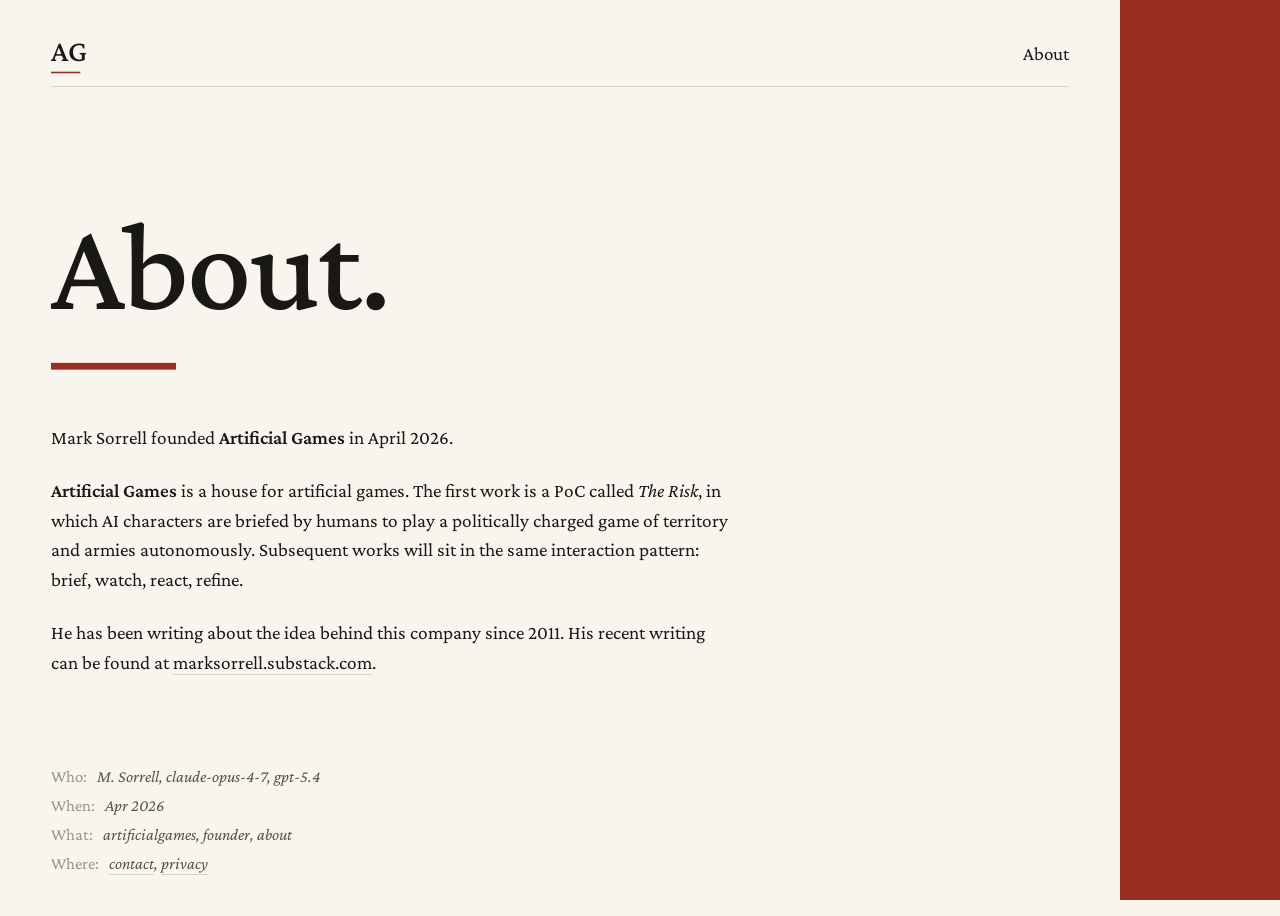
==== about.html @ a9729a33 "about, privacy added about and privacy pages" ====
<!DOCTYPE html>
<html lang="en">
<head>
<meta charset="UTF-8">
<meta name="viewport" content="width=device-width, initial-scale=1, viewport-fit=cover">
<title>About · Artificial, games.</title>
<meta name="description" content="About Artificial Games.">

<link rel="icon" type="image/x-icon" href="/favicon.ico">
<link rel="icon" type="image/png" sizes="32x32" href="/favicon-32.png" media="(prefers-color-scheme: light)">
<link rel="icon" type="image/png" sizes="32x32" href="/favicon-32-dark.png" media="(prefers-color-scheme: dark)">
<link rel="icon" type="image/png" sizes="16x16" href="/favicon-16.png">
<link rel="apple-touch-icon" sizes="180x180" href="/apple-touch-icon.png">

<link rel="preconnect" href="https://fonts.googleapis.com">
<link rel="preconnect" href="https://fonts.gstatic.com" crossorigin>
<link href="https://fonts.googleapis.com/css2?family=Crimson+Pro:ital,wght@0,400;0,500;0,600;0,700;1,400;1,500&display=swap" rel="stylesheet">

<style>
:root {
  --surface: #F7F5EE;
  --ink: #1A1814;
  --ink-mid: #5A5448;
  --ink-faint: #9A9384;
  --rule: #D8D2C0;
  --scar: #9A2E22;

  --stripe-w: 160px;
  --frame-y: clamp(28px, 3vw, 40px);
  --frame-left: clamp(28px, 4vw, 64px);
  --frame-right: calc(var(--stripe-w) + clamp(28px, 4vw, 64px));
}

* { box-sizing: border-box; margin: 0; padding: 0; }

html, body {
  background: var(--surface);
  color: var(--ink);
  font-family: 'Crimson Pro', serif;
  -webkit-font-smoothing: antialiased;
  -moz-osx-font-smoothing: grayscale;
  font-feature-settings: "kern" 1, "liga" 1;
}

body {
  min-height: 100vh;
  min-height: 100dvh;
  position: relative;
  display: flex;
  flex-direction: column;
  padding: var(--frame-y) var(--frame-right) var(--frame-y) var(--frame-left);
}

.column {
  width: 100%;
  max-width: 1100px;
  margin: 0 auto;
}

.stripe {
  position: fixed;
  top: 0;
  right: 0;
  bottom: 0;
  width: var(--stripe-w);
  background: var(--scar);
  z-index: 1;
  pointer-events: none;
}

/* ============ DOCUMENT HEADER ============ */
.doc-header {
  display: flex;
  justify-content: space-between;
  align-items: center;
  padding-bottom: 14px;
  border-bottom: 1px solid var(--rule);
}

.ag-mark { display: flex; flex-direction: column; align-items: flex-start; }

.ag-mark a {
  text-decoration: none;
  display: flex;
  flex-direction: column;
  align-items: flex-start;
  color: inherit;
}

.ag-mark .monogram {
  font-family: 'Crimson Pro', serif;
  font-weight: 500;
  font-size: 30px;
  letter-spacing: -0.02em;
  line-height: 0.85;
  color: var(--ink);
}

.ag-mark .header-emdash {
  font-family: 'Crimson Pro', serif;
  font-weight: 500;
  font-size: 30px;
  letter-spacing: -0.02em;
  line-height: 0.2;
  color: var(--scar);
  display: block;
  margin-top: 0.06em;
}

.nav { display: flex; gap: 32px; align-items: center; }

.nav a {
  font-family: 'Crimson Pro', serif;
  font-weight: 400;
  font-size: clamp(16px, 1.5vw, 19px);
  color: var(--ink);
  text-decoration: none;
  padding-bottom: 2px;
  border-bottom: 1px solid transparent;
  transition: color 120ms ease, border-color 120ms ease;
}

.nav a:hover,
.nav a:focus-visible {
  color: var(--scar);
  border-bottom-color: var(--scar);
  outline: none;
}

.head-spacer {
  height: clamp(72px, 9vw, 120px);
}

/* ============ PAGE TITLE ============ */
.title {
  font-family: 'Crimson Pro', serif;
  font-weight: 500;
  font-size: clamp(56px, 10vw, 144px);
  line-height: 1.0;
  letter-spacing: -0.015em;
  color: var(--ink);
}

.cover-emdash {
  font-family: 'Crimson Pro', serif;
  font-weight: 500;
  font-size: clamp(56px, 10vw, 144px);
  letter-spacing: -0.015em;
  line-height: 0.25;
  color: var(--scar);
  display: block;
  margin-top: 0.04em;
}

/* ============ BODY PROSE ============ */
.body {
  margin-top: clamp(40px, 5vw, 56px);
  font-family: 'Crimson Pro', serif;
  font-weight: 400;
  font-size: clamp(18px, 1.5vw, 22px);
  line-height: 1.55;
  letter-spacing: 0;
  color: var(--ink);
  max-width: 62ch;
}

.body p {
  margin-bottom: 1.2em;
}

.body p:last-child {
  margin-bottom: 0;
}

.body strong {
  font-weight: 600;
}

.body em {
  font-style: italic;
}

.body a {
  color: inherit;
  text-decoration: none;
  border-bottom: 1px solid var(--rule);
  padding-bottom: 1px;
  transition: color 120ms ease, border-color 120ms ease;
}

.body a:hover,
.body a:focus-visible {
  color: var(--scar);
  border-bottom-color: var(--scar);
  outline: none;
}

/* ============ SPACER + FOOTER ============ */
.spacer { flex: 1; min-height: clamp(48px, 8vh, 120px); }

.footer {
  padding-top: 16px;
  display: flex;
  flex-direction: column;
  gap: 4px;
  font-family: 'Crimson Pro', serif;
  font-size: clamp(15px, 1.3vw, 18px);
  letter-spacing: 0;
  line-height: 1.5;
}

.footer .field {
  display: flex;
  gap: 10px;
  align-items: baseline;
}

.footer .field .label {
  color: var(--ink-faint);
}
.footer .field .value {
  color: var(--ink-mid);
  font-style: italic;
}

.footer .field .value a {
  color: inherit;
  text-decoration: none;
  border-bottom: 1px solid var(--rule);
  padding-bottom: 1px;
  transition: color 120ms ease, border-color 120ms ease;
}

.footer .field .value a:hover,
.footer .field .value a:focus-visible {
  color: var(--scar);
  border-bottom-color: var(--scar);
  outline: none;
}

/* ============ MOBILE ============ */
@media (max-width: 720px) {
  :root {
    --stripe-w: 48px;
    --frame-right: calc(var(--stripe-w) + clamp(20px, 5vw, 32px));
    --frame-left: clamp(20px, 5vw, 32px);
  }
  .nav { gap: 18px; }
}

@media (max-width: 480px) {
  .footer .field { flex-basis: 100%; }
}

</style>
</head>
<body>

<div class="stripe" aria-hidden="true"></div>

<header class="doc-header column">
  <div class="ag-mark">
    <a href="/" aria-label="Artificial, games. — home">
      <div class="monogram">AG</div>
      <span class="header-emdash" aria-hidden="true">&mdash;</span>
    </a>
  </div>
  <nav class="nav">
    <a href="/about">About</a>
  </nav>
</header>

<main class="column">
  <div class="head-spacer"></div>

  <h1 class="title">About.</h1>
  <span class="cover-emdash" aria-hidden="true">&mdash;</span>

  <div class="body">
    <p>Mark Sorrell founded <strong>Artificial Games</strong> in April 2026.</p>
    <p><strong>Artificial Games</strong> is a house for artificial games. The first work is a PoC called <em>The Risk</em>, in which AI characters are briefed by humans to play a politically charged game of territory and armies autonomously. Subsequent works will sit in the same interaction pattern: brief, watch, react, refine.</p>
    <p>He has been writing about the idea behind this company since 2011. His recent writing can be found at <a href="https://marksorrell.substack.com">marksorrell.substack.com</a>.</p>
  </div>
</main>

<div class="spacer"></div>

<footer class="footer column">
  <div class="field">
    <span class="label">Who:</span>
    <span class="value">M. Sorrell, claude-opus-4-7, gpt-5.4</span>
  </div>
  <div class="field">
    <span class="label">When:</span>
    <span class="value">Apr 2026</span>
  </div>
  <div class="field">
    <span class="label">What:</span>
    <span class="value">artificialgames, founder, about</span>
  </div>
  <div class="field">
    <span class="label">Where:</span>
    <span class="value"><a href="mailto:hello@artificialgames.ai">contact</a>, <a href="/privacy">privacy</a></span>
  </div>
</footer>

</body>
</html>
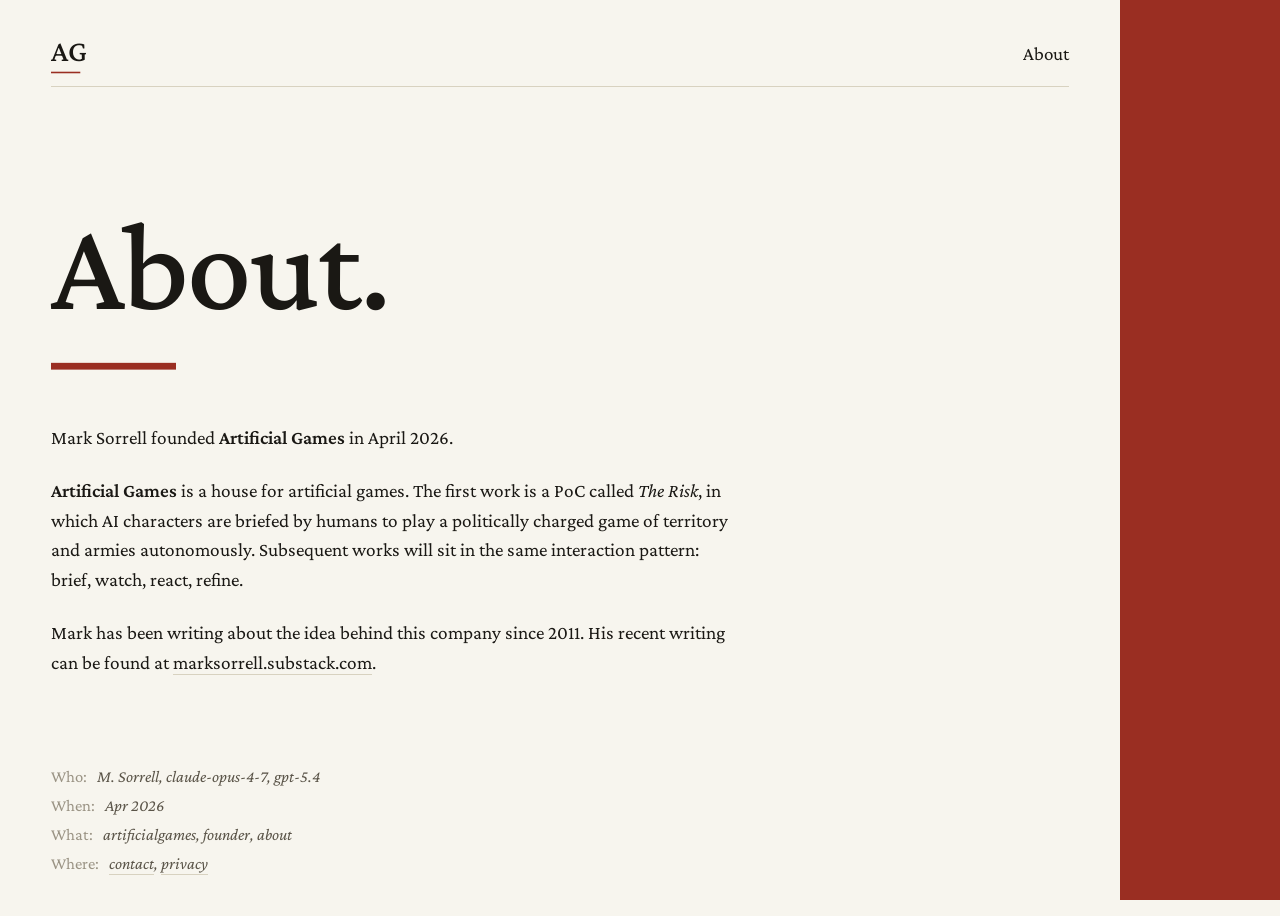
==== commit db0fdf37: "Update about.html" ====
--- a/about.html
+++ b/about.html
@@ -5,6 +5,23 @@
 <meta name="viewport" content="width=device-width, initial-scale=1, viewport-fit=cover">
 <title>About · Artificial, games.</title>
 <meta name="description" content="About Artificial Games.">
+
+<!-- Open Graph -->
+<meta property="og:type" content="website">
+<meta property="og:url" content="https://artificialgames.ai/about">
+<meta property="og:title" content="About · Artificial, games.">
+<meta property="og:description" content="Not you. Yours.">
+<meta property="og:image" content="https://artificialgames.ai/og-image.png">
+<meta property="og:image:width" content="1200">
+<meta property="og:image:height" content="630">
+<meta property="og:site_name" content="Artificial, games.">
+
+<!-- Twitter -->
+<meta name="twitter:card" content="summary_large_image">
+<meta name="twitter:url" content="https://artificialgames.ai/about">
+<meta name="twitter:title" content="About · Artificial, games.">
+<meta name="twitter:description" content="Not you. Yours.">
+<meta name="twitter:image" content="https://artificialgames.ai/og-image.png">
 
 <link rel="icon" type="image/x-icon" href="/favicon.ico">
 <link rel="icon" type="image/png" sizes="32x32" href="/favicon-32.png" media="(prefers-color-scheme: light)">
@@ -279,7 +296,7 @@
   <div class="body">
     <p>Mark Sorrell founded <strong>Artificial Games</strong> in April 2026.</p>
     <p><strong>Artificial Games</strong> is a house for artificial games. The first work is a PoC called <em>The Risk</em>, in which AI characters are briefed by humans to play a politically charged game of territory and armies autonomously. Subsequent works will sit in the same interaction pattern: brief, watch, react, refine.</p>
-    <p>He has been writing about the idea behind this company since 2011. His recent writing can be found at <a href="https://marksorrell.substack.com">marksorrell.substack.com</a>.</p>
+    <p>Mark has been writing about the idea behind this company since 2011. His recent writing can be found at <a href="https://marksorrell.substack.com">marksorrell.substack.com</a>.</p>
   </div>
 </main>
 
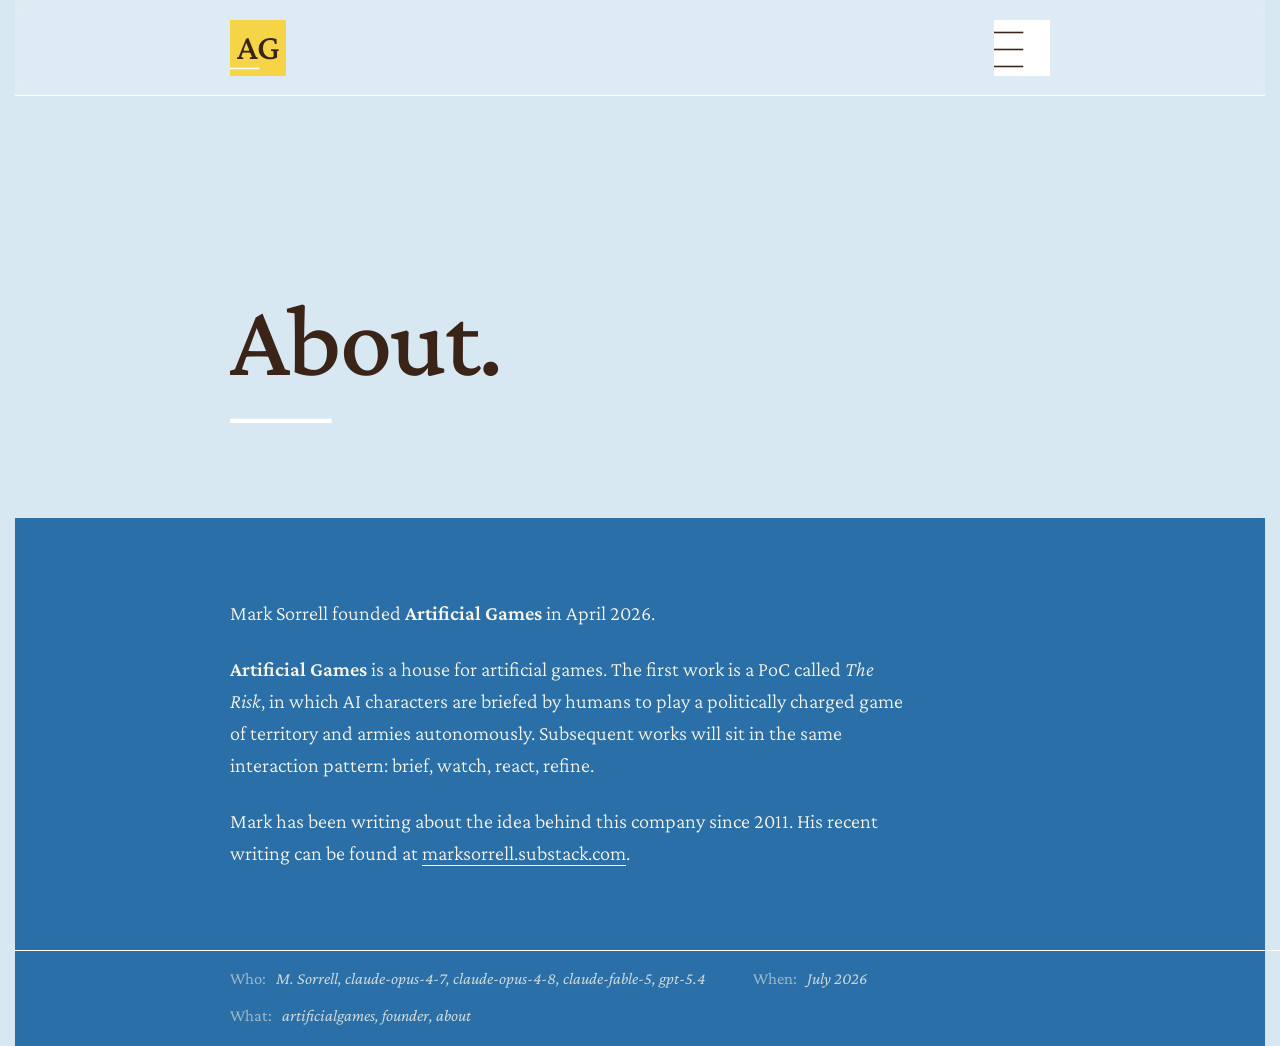
==== commit b4909c99: "Horizon rollout: pages, og-image, favicons (July 2026)" ====
--- a/about.html
+++ b/about.html
@@ -31,27 +31,32 @@
 
 <link rel="preconnect" href="https://fonts.googleapis.com">
 <link rel="preconnect" href="https://fonts.gstatic.com" crossorigin>
-<link href="https://fonts.googleapis.com/css2?family=Crimson+Pro:ital,wght@0,400;0,500;0,600;0,700;1,400;1,500&display=swap" rel="stylesheet">
+<link href="https://fonts.googleapis.com/css2?family=Crimson+Pro:ital,wght@0,300;0,400;0,500;0,600;0,700;1,300;1,400;1,500&display=swap" rel="stylesheet">
 
 <style>
 :root {
-  --surface: #F7F5EE;
-  --ink: #1A1814;
-  --ink-mid: #5A5448;
-  --ink-faint: #9A9384;
-  --rule: #D8D2C0;
-  --scar: #9A2E22;
-
-  --stripe-w: 160px;
+  --band-sky:    #D8E8F2;
+  --band-sea:    #2A6FA8;
+
+  --ink:         #3A2418;
+  --ink-mid:     #5A3A28;
+  --ink-faint:   #7A6E66;
+
+  --cream:       #FAF5E6;
+  --cream-mid:   rgba(250, 245, 230, 0.78);
+  --cream-faint: rgba(250, 245, 230, 0.55);
+
+  --white:       #FFFFFF;
+  --yellow:      #F5D547;
+
   --frame-y: clamp(28px, 3vw, 40px);
-  --frame-left: clamp(28px, 4vw, 64px);
-  --frame-right: calc(var(--stripe-w) + clamp(28px, 4vw, 64px));
+  --frame-x: clamp(28px, 4vw, 64px);
 }
 
 * { box-sizing: border-box; margin: 0; padding: 0; }
 
 html, body {
-  background: var(--surface);
+  background: var(--band-sky);
   color: var(--ink);
   font-family: 'Crimson Pro', serif;
   -webkit-font-smoothing: antialiased;
@@ -59,42 +64,42 @@
   font-feature-settings: "kern" 1, "liga" 1;
 }
 
-body {
-  min-height: 100vh;
-  min-height: 100dvh;
-  position: relative;
-  display: flex;
-  flex-direction: column;
-  padding: var(--frame-y) var(--frame-right) var(--frame-y) var(--frame-left);
-}
-
-.column {
-  width: 100%;
-  max-width: 1100px;
-  margin: 0 auto;
-}
-
-.stripe {
-  position: fixed;
+html { scrollbar-gutter: stable both-edges; }
+html, body { min-height: 100%; }
+body { min-height: 100vh; display: flex; flex-direction: column; }
+.band-sea { flex: 1 0 auto; }
+
+/* ============ STICKY HEADER ============ */
+.sticky-header {
+  position: sticky;
   top: 0;
+  z-index: 30;
+  background: rgba(255, 255, 255, 0.15);
+  backdrop-filter: blur(7px);
+  -webkit-backdrop-filter: blur(7px);
+  padding: 20px var(--frame-x);
+}
+
+.sticky-header::after {
+  content: '';
+  position: absolute;
+  bottom: 0;
+  left: 0;
   right: 0;
-  bottom: 0;
-  width: var(--stripe-w);
-  background: var(--scar);
-  z-index: 1;
-  pointer-events: none;
-}
-
-/* ============ DOCUMENT HEADER ============ */
-.doc-header {
+  height: 1px;
+  background: var(--white);
+}
+
+.sticky-header-inner {
   display: flex;
   justify-content: space-between;
   align-items: center;
-  padding-bottom: 14px;
-  border-bottom: 1px solid var(--rule);
-}
-
-.ag-mark { display: flex; flex-direction: column; align-items: flex-start; }
+  max-width: 820px;
+  margin: 0 auto;
+  position: relative;
+  z-index: 30;
+  isolation: isolate;
+}
 
 .ag-mark a {
   text-decoration: none;
@@ -102,15 +107,24 @@
   flex-direction: column;
   align-items: flex-start;
   color: inherit;
+  height: 56px;
 }
 
 .ag-mark .monogram {
   font-family: 'Crimson Pro', serif;
   font-weight: 500;
-  font-size: 30px;
+  font-size: 36px;
   letter-spacing: -0.02em;
-  line-height: 0.85;
+  line-height: 1;
   color: var(--ink);
+  background: var(--yellow);
+  width: 56px;
+  height: 56px;
+  display: flex;
+  align-items: center;
+  justify-content: center;
+  padding-bottom: 2px;
+  transition: background 120ms ease;
 }
 
 .ag-mark .header-emdash {
@@ -119,65 +133,194 @@
   font-size: 30px;
   letter-spacing: -0.02em;
   line-height: 0.2;
-  color: var(--scar);
+  color: var(--white);
   display: block;
-  margin-top: 0.06em;
-}
-
-.nav { display: flex; gap: 32px; align-items: center; }
-
-.nav a {
+  margin-top: -14px;
+  position: relative;
+  z-index: 1;
+  transition: color 120ms ease;
+}
+
+.ag-mark a:hover .monogram,
+.ag-mark a:focus-visible .monogram {
+  background: var(--white);
+}
+
+.ag-mark a:hover .header-emdash,
+.ag-mark a:focus-visible .header-emdash {
+  color: var(--yellow);
+}
+
+.nav {
+  display: flex;
+  align-items: center;
+  position: relative;
+}
+
+/* Hamburger button */
+.menu-button {
+  width: 56px;
+  height: 56px;
+  background: var(--white);
+  border: none;
+  padding: 0;
+  cursor: pointer;
+  display: flex;
+  flex-direction: column;
+  align-items: stretch;
+  justify-content: flex-end;
+  font-family: 'Crimson Pro', serif;
+  transition: background 120ms ease;
+}
+
+.menu-button:hover,
+.menu-button:focus-visible {
+  background: var(--band-sea);
+  outline: none;
+}
+
+.menu-em {
+  font-family: 'Crimson Pro', serif;
+  font-weight: 500;
+  font-size: 30px;
+  letter-spacing: -0.02em;
+  line-height: 0.2;
+  color: var(--ink);
+  text-align: left;
+  display: block;
+  padding-left: 0;
+  transition: color 120ms ease;
+}
+
+.menu-em:nth-child(1) { margin-bottom: 11px; }
+.menu-em:nth-child(2) { margin-bottom: 11px; }
+.menu-em:nth-child(3) { margin-bottom: 10px; }
+
+.menu-button:hover .menu-em,
+.menu-button:focus-visible .menu-em {
+  color: var(--white);
+}
+
+/* Dropdown menu — each link is its own white cloud box */
+.menu-panel {
+  position: absolute;
+  top: calc(100% + 40px);
+  right: 0;
+  width: 56px;
+  z-index: 40;
+  display: flex;
+  flex-direction: column;
+  gap: 20px;
+}
+
+.menu-panel[hidden] {
+  display: none;
+}
+
+.menu-panel a {
+  display: block;
+  background: var(--white);
+  padding: 8px 16px;
   font-family: 'Crimson Pro', serif;
   font-weight: 400;
-  font-size: clamp(16px, 1.5vw, 19px);
+  font-size: clamp(16px, 1.4vw, 18px);
   color: var(--ink);
   text-decoration: none;
-  padding-bottom: 2px;
-  border-bottom: 1px solid transparent;
-  transition: color 120ms ease, border-color 120ms ease;
-}
-
-.nav a:hover,
-.nav a:focus-visible {
-  color: var(--scar);
-  border-bottom-color: var(--scar);
+  transition: background 120ms ease, color 120ms ease;
+  width: max-content;
+  align-self: flex-start;
+  text-align: left;
+}
+
+.menu-panel a:hover,
+.menu-panel a:focus-visible {
+  background: var(--band-sea);
+  color: var(--white);
   outline: none;
 }
 
-.head-spacer {
-  height: clamp(72px, 9vw, 120px);
-}
-
-/* ============ PAGE TITLE ============ */
+/* ============ BAND 1 — SKY ============ */
+.band-sky {
+  background: var(--band-sky);
+  padding: 192px var(--frame-x) 96px;
+  position: relative;
+  z-index: 1;
+}
+
+.sky-inner {
+  max-width: 820px;
+  margin: 0 auto;
+  width: 100%;
+}
+
+.title-block {
+  will-change: transform;
+}
+
 .title {
   font-family: 'Crimson Pro', serif;
   font-weight: 500;
-  font-size: clamp(56px, 10vw, 144px);
+  font-size: clamp(48px, 10vw, 104px);
   line-height: 1.0;
   letter-spacing: -0.015em;
   color: var(--ink);
+  white-space: nowrap;
 }
 
 .cover-emdash {
   font-family: 'Crimson Pro', serif;
   font-weight: 500;
-  font-size: clamp(56px, 10vw, 144px);
+  font-size: clamp(48px, 10vw, 104px);
   letter-spacing: -0.015em;
   line-height: 0.25;
-  color: var(--scar);
+  color: var(--white);
   display: block;
   margin-top: 0.04em;
 }
 
+/* ============ White cloud overlay ============ */
+.title-block-overlay {
+  position: fixed;
+  top: 0;
+  left: 0;
+  pointer-events: none;
+  z-index: 2;
+  clip-path: inset(0 0 100% 0);
+  will-change: transform, clip-path;
+}
+
+.title-block-overlay .title {
+  color: var(--white);
+}
+
+/* ============ BAND 2 — SEA ============ */
+.band-sea {
+  background: var(--band-sea);
+  color: var(--cream);
+  padding: 80px var(--frame-x) 0;
+  position: relative;
+  z-index: 3;
+  display: flex;
+  flex-direction: column;
+}
+
+.sea-inner {
+  max-width: 820px;
+  margin: 0 auto;
+  width: 100%;
+  flex: 1 0 auto;
+  display: flex;
+  flex-direction: column;
+}
+
 /* ============ BODY PROSE ============ */
 .body {
-  margin-top: clamp(40px, 5vw, 56px);
-  font-family: 'Crimson Pro', serif;
-  font-weight: 400;
-  font-size: clamp(18px, 1.5vw, 22px);
+  font-family: 'Crimson Pro', serif;
+  font-weight: 300;
+  font-size: clamp(19px, 1.6vw, 24px);
   line-height: 1.55;
   letter-spacing: 0;
-  color: var(--ink);
+  color: var(--cream);
   max-width: 62ch;
 }
 
@@ -200,30 +343,52 @@
 .body a {
   color: inherit;
   text-decoration: none;
-  border-bottom: 1px solid var(--rule);
+  border-bottom: 1px solid var(--white);
   padding-bottom: 1px;
-  transition: color 120ms ease, border-color 120ms ease;
+  transition: opacity 120ms ease;
 }
 
 .body a:hover,
 .body a:focus-visible {
-  color: var(--scar);
-  border-bottom-color: var(--scar);
+  opacity: 0.7;
   outline: none;
 }
 
-/* ============ SPACER + FOOTER ============ */
-.spacer { flex: 1; min-height: clamp(48px, 8vh, 120px); }
+/* ============ FOOTER ============ */
+/* flex spacer: holds the minimum gap above the footer and grows to push
+   the footer strip to the bottom of the sea band on short pages */
+.sea-spacer {
+  flex: 1 0 clamp(56px, 7vw, 80px);
+}
 
 .footer {
-  padding-top: 16px;
-  display: flex;
-  flex-direction: column;
-  gap: 4px;
+  min-height: 96px;            /* same height as the header */
+  display: flex;
+  align-items: center;
+  position: relative;
   font-family: 'Crimson Pro', serif;
   font-size: clamp(15px, 1.3vw, 18px);
   letter-spacing: 0;
   line-height: 1.5;
+  color: var(--cream-mid);
+}
+
+.footer::before {
+  content: '';
+  position: absolute;
+  top: 0;
+  left: 50%;
+  width: 100vw;
+  margin-left: -50vw;
+  height: 1px;
+  background: var(--white);
+}
+
+.footer-row {
+  display: flex;
+  flex-wrap: wrap;
+  gap: 12px 48px;
+  align-items: baseline;
 }
 
 .footer .field {
@@ -233,36 +398,20 @@
 }
 
 .footer .field .label {
-  color: var(--ink-faint);
+  color: var(--cream-faint);
 }
 .footer .field .value {
-  color: var(--ink-mid);
+  color: var(--cream-mid);
   font-style: italic;
-}
-
-.footer .field .value a {
-  color: inherit;
-  text-decoration: none;
-  border-bottom: 1px solid var(--rule);
-  padding-bottom: 1px;
-  transition: color 120ms ease, border-color 120ms ease;
-}
-
-.footer .field .value a:hover,
-.footer .field .value a:focus-visible {
-  color: var(--scar);
-  border-bottom-color: var(--scar);
-  outline: none;
 }
 
 /* ============ MOBILE ============ */
 @media (max-width: 720px) {
   :root {
-    --stripe-w: 48px;
-    --frame-right: calc(var(--stripe-w) + clamp(20px, 5vw, 32px));
-    --frame-left: clamp(20px, 5vw, 32px);
+    --frame-x: clamp(20px, 5vw, 32px);
   }
-  .nav { gap: 18px; }
+  .band-sky { padding: 120px var(--frame-x) 56px; }
+  .band-sea { padding: 56px var(--frame-x) 0; }
 }
 
 @media (max-width: 480px) {
@@ -273,53 +422,211 @@
 </head>
 <body>
 
-<div class="stripe" aria-hidden="true"></div>
-
-<header class="doc-header column">
-  <div class="ag-mark">
-    <a href="/" aria-label="Artificial, games. — home">
-      <div class="monogram">AG</div>
-      <span class="header-emdash" aria-hidden="true">&mdash;</span>
-    </a>
+<header class="sticky-header">
+  <div class="sticky-header-inner">
+    <div class="ag-mark">
+      <a href="/" aria-label="Artificial, games. — home">
+        <div class="monogram">AG</div>
+        <span class="header-emdash" aria-hidden="true">&mdash;</span>
+      </a>
+    </div>
+    <nav class="nav">
+      <button class="menu-button" type="button" aria-expanded="false" aria-controls="menu-panel" aria-label="Open menu">
+        <span class="menu-em" aria-hidden="true">&mdash;</span>
+        <span class="menu-em" aria-hidden="true">&mdash;</span>
+        <span class="menu-em" aria-hidden="true">&mdash;</span>
+      </button>
+      <div class="menu-panel" id="menu-panel" hidden>
+        <a href="/about">About</a>
+        <a href="mailto:mark@artificialgames.ai">Contact</a>
+        <a href="/privacy">Privacy</a>
+      </div>
+    </nav>
   </div>
-  <nav class="nav">
-    <a href="/about">About</a>
-  </nav>
 </header>
 
-<main class="column">
-  <div class="head-spacer"></div>
-
+<!-- White cloud overlay -->
+<div class="title-block-overlay" aria-hidden="true">
   <h1 class="title">About.</h1>
-  <span class="cover-emdash" aria-hidden="true">&mdash;</span>
-
-  <div class="body">
-    <p>Mark Sorrell founded <strong>Artificial Games</strong> in April 2026.</p>
-    <p><strong>Artificial Games</strong> is a house for artificial games. The first work is a PoC called <em>The Risk</em>, in which AI characters are briefed by humans to play a politically charged game of territory and armies autonomously. Subsequent works will sit in the same interaction pattern: brief, watch, react, refine.</p>
-    <p>Mark has been writing about the idea behind this company since 2011. His recent writing can be found at <a href="https://marksorrell.substack.com">marksorrell.substack.com</a>.</p>
+  <span class="cover-emdash">&mdash;</span>
+</div>
+
+<!-- ============ BAND 1 — SKY ============ -->
+<section class="band-sky">
+  <div class="sky-inner">
+    <div class="title-block">
+      <h1 class="title">About.</h1>
+      <span class="cover-emdash" aria-hidden="true">&mdash;</span>
+    </div>
   </div>
-</main>
-
-<div class="spacer"></div>
-
-<footer class="footer column">
-  <div class="field">
-    <span class="label">Who:</span>
-    <span class="value">M. Sorrell, claude-opus-4-7, gpt-5.4</span>
+</section>
+
+<!-- ============ BAND 2 — SEA ============ -->
+<section class="band-sea">
+  <div class="sea-inner">
+
+    <div class="body">
+      <p>Mark Sorrell founded <strong>Artificial Games</strong> in April 2026.</p>
+      <p><strong>Artificial Games</strong> is a house for artificial games. The first work is a PoC called <em>The Risk</em>, in which AI characters are briefed by humans to play a politically charged game of territory and armies autonomously. Subsequent works will sit in the same interaction pattern: brief, watch, react, refine.</p>
+      <p>Mark has been writing about the idea behind this company since 2011. His recent writing can be found at <a href="https://marksorrell.substack.com">marksorrell.substack.com</a>.</p>
+    </div>
+
+    <div class="sea-spacer" aria-hidden="true"></div>
+
+    <footer class="footer">
+      <div class="footer-row">
+        <div class="field">
+          <span class="label">Who:</span>
+          <span class="value">M. Sorrell, claude-opus-4-7, claude-opus-4-8, claude-fable-5, gpt-5.4</span>
+        </div>
+        <div class="field">
+          <span class="label">When:</span>
+          <span class="value">July 2026</span>
+        </div>
+        <div class="field">
+          <span class="label">What:</span>
+          <span class="value">artificialgames, founder, about</span>
+        </div>
+      </div>
+    </footer>
+
   </div>
-  <div class="field">
-    <span class="label">When:</span>
-    <span class="value">Apr 2026</span>
-  </div>
-  <div class="field">
-    <span class="label">What:</span>
-    <span class="value">artificialgames, founder, about</span>
-  </div>
-  <div class="field">
-    <span class="label">Where:</span>
-    <span class="value"><a href="mailto:hello@artificialgames.ai">contact</a>, <a href="/privacy">privacy</a></span>
-  </div>
-</footer>
+</section>
+
+<script>
+  // Hamburger menu toggle
+  (function() {
+    const button = document.querySelector('.menu-button');
+    const panel = document.querySelector('.menu-panel');
+    if (!button || !panel) return;
+
+    function close() {
+      panel.hidden = true;
+      button.setAttribute('aria-expanded', 'false');
+    }
+
+    function open() {
+      panel.hidden = false;
+      button.setAttribute('aria-expanded', 'true');
+    }
+
+    button.addEventListener('click', function(e) {
+      e.stopPropagation();
+      if (panel.hidden) open(); else close();
+    });
+
+    document.addEventListener('click', function(e) {
+      if (!panel.hidden && !panel.contains(e.target) && e.target !== button) {
+        close();
+      }
+    });
+
+    document.addEventListener('keydown', function(e) {
+      if (e.key === 'Escape' && !panel.hidden) {
+        close();
+        button.focus();
+      }
+    });
+  })();
+</script>
+
+<script>
+  // Parallax title + cloud overlay
+  (function() {
+    const prefersReduced = window.matchMedia('(prefers-reduced-motion: reduce)').matches;
+    if (prefersReduced) return;
+
+    const titleBlock = document.querySelector('.title-block');
+    const overlay = document.querySelector('.title-block-overlay');
+    const header = document.querySelector('.sticky-header');
+    if (!titleBlock) return;
+
+    let ticking = false;
+    let lastScroll = 0;
+
+    function getScrollPosition() {
+      return window.scrollY
+        || window.pageYOffset
+        || document.documentElement.scrollTop
+        || document.body.scrollTop
+        || 0;
+    }
+
+    function sizeOverlay() {
+      if (!overlay) return;
+      const rect = titleBlock.getBoundingClientRect();
+      overlay.style.width = rect.width + 'px';
+    }
+
+    function update() {
+      const offset = lastScroll * 0.32;
+      titleBlock.style.transform = 'translateY(' + offset + 'px)';
+
+      if (overlay && header) {
+        const titleRect = titleBlock.getBoundingClientRect();
+        const headerBottom = header.getBoundingClientRect().bottom;
+        const overlapPx = headerBottom - titleRect.top;
+
+        overlay.style.transform = 'translate(' + titleRect.left + 'px, ' + titleRect.top + 'px)';
+
+        let whiteBottomInset;
+        if (overlapPx <= 0) {
+          whiteBottomInset = titleRect.height;
+        } else if (overlapPx >= titleRect.height) {
+          whiteBottomInset = 0;
+        } else {
+          whiteBottomInset = titleRect.height - overlapPx;
+        }
+        overlay.style.clipPath = 'inset(0 0 ' + whiteBottomInset + 'px 0)';
+
+        let brownTopInset;
+        if (overlapPx <= 0) {
+          brownTopInset = 0;
+        } else if (overlapPx >= titleRect.height) {
+          brownTopInset = titleRect.height;
+        } else {
+          brownTopInset = overlapPx;
+        }
+        titleBlock.style.clipPath = 'inset(' + brownTopInset + 'px 0 0 0)';
+      }
+
+      ticking = false;
+    }
+
+    function onScroll() {
+      lastScroll = getScrollPosition();
+      if (!ticking) {
+        requestAnimationFrame(update);
+        ticking = true;
+      }
+    }
+
+    window.addEventListener('scroll', onScroll, { passive: true });
+    document.addEventListener('scroll', onScroll, { passive: true });
+    if (document.body) document.body.addEventListener('scroll', onScroll, { passive: true });
+
+    window.addEventListener('resize', function() {
+      sizeOverlay();
+      onScroll();
+    });
+
+    let lastPolledScroll = 0;
+    setInterval(function() {
+      const current = getScrollPosition();
+      if (current !== lastPolledScroll) {
+        lastPolledScroll = current;
+        lastScroll = current;
+        if (!ticking) {
+          requestAnimationFrame(update);
+          ticking = true;
+        }
+      }
+    }, 100);
+
+    sizeOverlay();
+    onScroll();
+  })();
+</script>
 
 </body>
 </html>
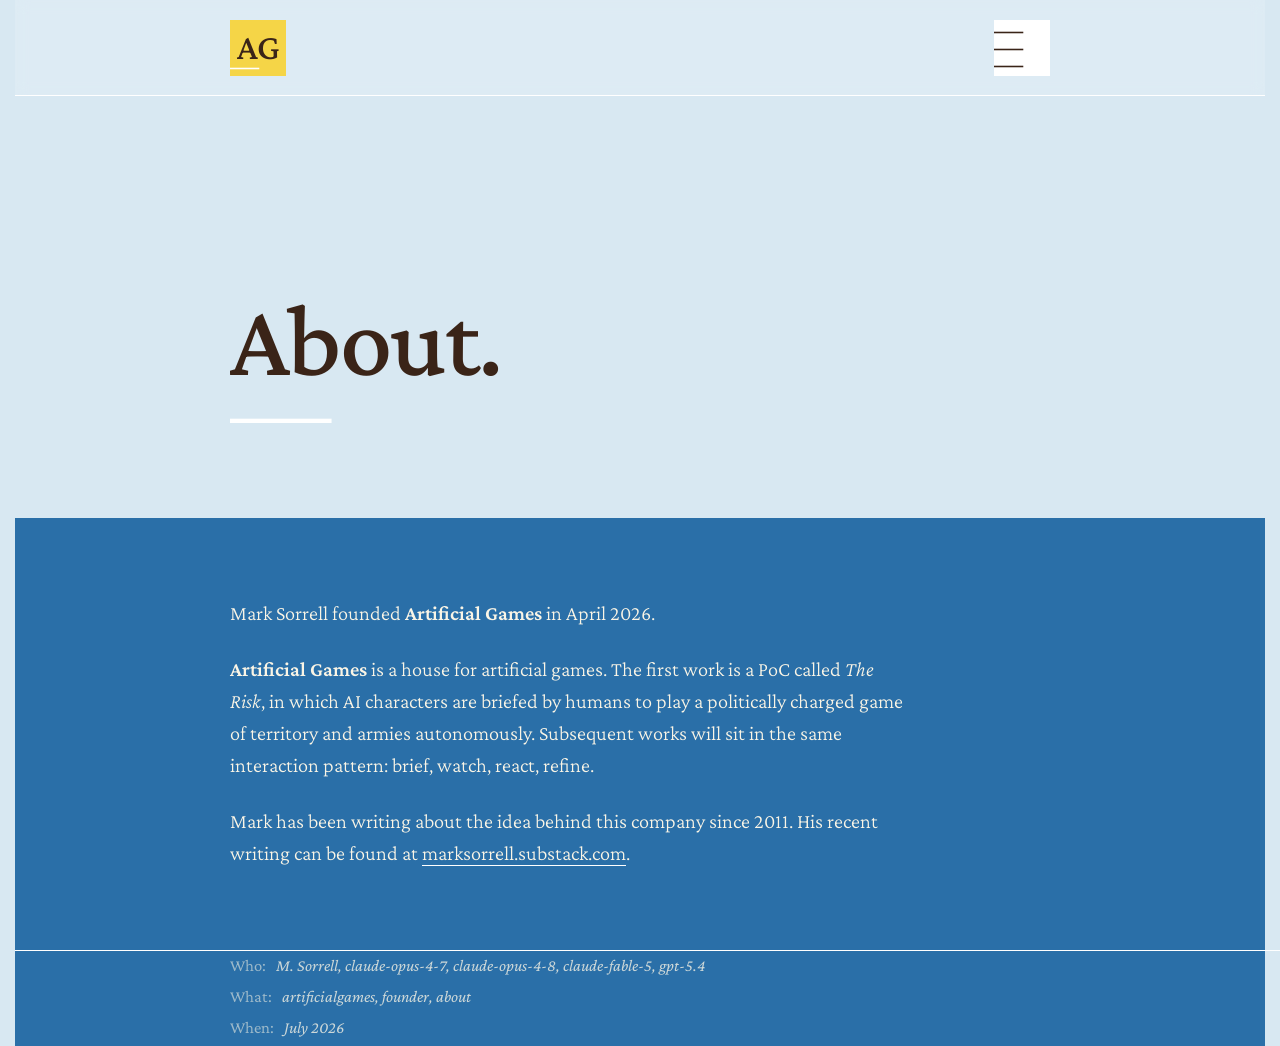
==== commit 069d9cb5: "Footer: stack fields, When under What" ====
--- a/about.html
+++ b/about.html
@@ -386,9 +386,9 @@
 
 .footer-row {
   display: flex;
-  flex-wrap: wrap;
-  gap: 12px 48px;
-  align-items: baseline;
+  flex-direction: column;
+  gap: 6px;
+  align-items: flex-start;
 }
 
 .footer .field {
@@ -480,12 +480,12 @@
           <span class="value">M. Sorrell, claude-opus-4-7, claude-opus-4-8, claude-fable-5, gpt-5.4</span>
         </div>
         <div class="field">
+          <span class="label">What:</span>
+          <span class="value">artificialgames, founder, about</span>
+        </div>
+        <div class="field">
           <span class="label">When:</span>
           <span class="value">July 2026</span>
-        </div>
-        <div class="field">
-          <span class="label">What:</span>
-          <span class="value">artificialgames, founder, about</span>
         </div>
       </div>
     </footer>
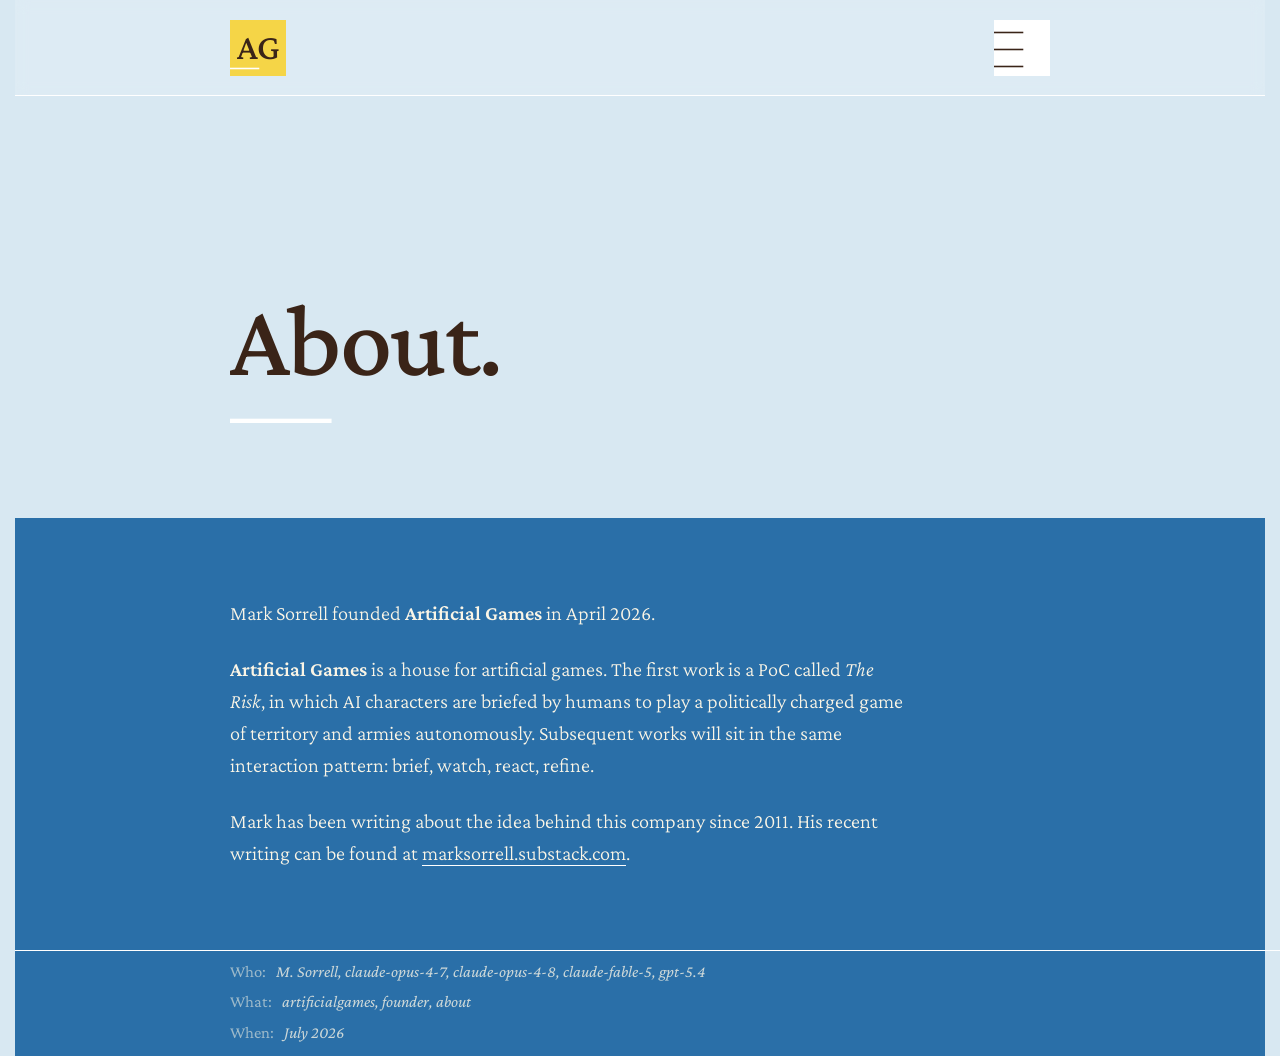
==== commit 253bd5cf: "Footer: breathing room off the rail" ====
--- a/about.html
+++ b/about.html
@@ -363,6 +363,7 @@
 
 .footer {
   min-height: 96px;            /* same height as the header */
+  padding: 10px 0;             /* breathing room off the footer rail — ~half a letter-height */
   display: flex;
   align-items: center;
   position: relative;
